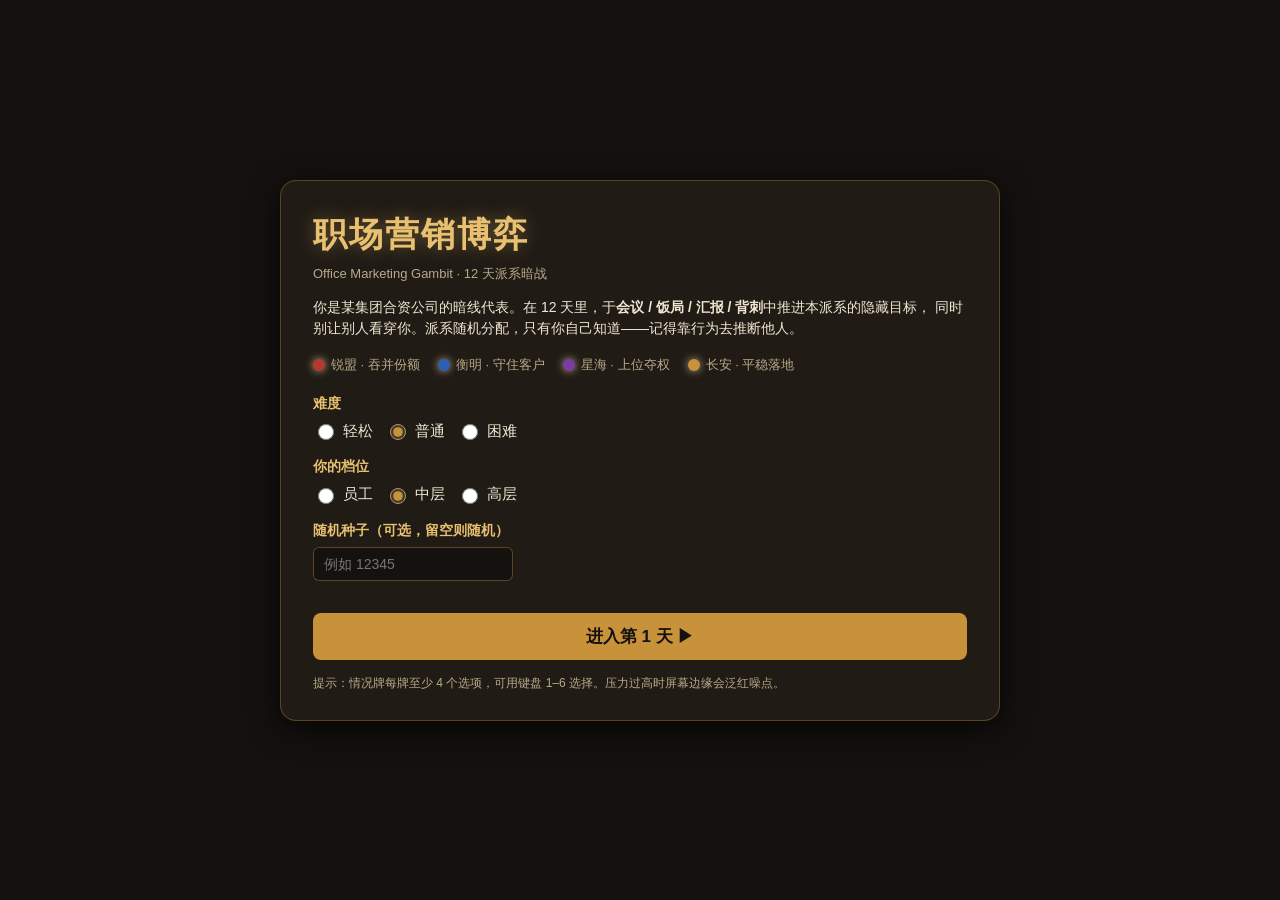
==== docs/index.html @ 88e0a561 "feat: 添加浏览器网页版游戏到 docs/ 以启用 GitHub Pages" ====
<!DOCTYPE html>
<html lang="zh-CN">
<head>
  <meta charset="UTF-8" />
  <meta name="viewport" content="width=device-width, initial-scale=1.0" />
  <title>职场营销博弈 · Office Marketing Gambit</title>
  <link rel="stylesheet" href="style.css" />
</head>
<body>
  <div id="stress-overlay"></div>

  <!-- ============ 开局选择 ============ -->
  <section id="start-screen" class="screen">
    <div class="start-card">
      <h1 class="game-title">职场营销博弈</h1>
      <div class="game-subtitle">Office Marketing Gambit · 12 天派系暗战</div>
      <p class="start-intro">
        你是某集团合资公司的暗线代表。在 12 天里，于<b>会议 / 饭局 / 汇报 / 背刺</b>中推进本派系的隐藏目标，
        同时别让别人看穿你。派系随机分配，只有你自己知道——记得靠行为去推断他人。
      </p>

      <div class="legend">
        <div class="legend-item"><span class="dot" style="background:#B23A2E"></span>锐盟 · 吞并份额</div>
        <div class="legend-item"><span class="dot" style="background:#2E5FB2"></span>衡明 · 守住客户</div>
        <div class="legend-item"><span class="dot" style="background:#7A3BA2"></span>星海 · 上位夺权</div>
        <div class="legend-item"><span class="dot" style="background:#C8923A"></span>长安 · 平稳落地</div>
      </div>

      <div class="pick-group">
        <div class="pick-label">难度</div>
        <div class="pick-opts">
          <label class="radio"><input type="radio" name="difficulty" value="easy" /><span>轻松</span></label>
          <label class="radio"><input type="radio" name="difficulty" value="medium" checked /><span>普通</span></label>
          <label class="radio"><input type="radio" name="difficulty" value="hard" /><span>困难</span></label>
        </div>
      </div>

      <div class="pick-group">
        <div class="pick-label">你的档位</div>
        <div class="pick-opts">
          <label class="radio"><input type="radio" name="tier" value="employee" /><span>员工</span></label>
          <label class="radio"><input type="radio" name="tier" value="mid" checked /><span>中层</span></label>
          <label class="radio"><input type="radio" name="tier" value="senior" /><span>高层</span></label>
        </div>
      </div>

      <div class="pick-group">
        <div class="pick-label">随机种子（可选，留空则随机）</div>
        <div class="pick-opts">
          <input id="seed-input" type="text" inputmode="numeric" placeholder="例如 12345" />
        </div>
      </div>

      <button id="start-btn" class="continue-btn big">进入第 1 天 ▶</button>
      <div class="start-tip">提示：情况牌每牌至少 4 个选项，可用键盘 1–6 选择。压力过高时屏幕边缘会泛红噪点。</div>
    </div>
  </section>

  <!-- ============ 游戏主体 ============ -->
  <section id="game-screen" class="screen" hidden>
    <header id="topbar">
      <div class="top-row">
        <div id="day-label" class="day-label">第 1 天</div>
        <div id="goal-label" class="goal-label"></div>
      </div>
      <div class="bars">
        <div class="bar-block">
          <span class="bar-name">声望</span>
          <div class="bar"><div id="bar-influence" class="bar-fill"></div></div>
          <span id="val-influence" class="bar-val">0</span>
        </div>
        <div class="bar-block">
          <span class="bar-name">压力</span>
          <div class="bar"><div id="bar-stress" class="bar-fill"></div></div>
          <span id="val-stress" class="bar-val">0</span>
        </div>
        <div class="bar-block">
          <span class="bar-name">预算</span>
          <div class="bar"><div id="bar-cash" class="bar-fill"></div></div>
          <span id="val-cash" class="bar-val">0</span>
        </div>
      </div>
      <div id="meta-line" class="meta-line"></div>
    </header>

    <div id="main-row">
      <div id="stage" class="stage"></div>
      <aside id="sidebar">
        <div id="roster" class="roster"></div>
        <div id="log" class="log"></div>
      </aside>
    </div>
  </section>

  <!-- ============ 终局揭示 ============ -->
  <section id="end-screen" class="screen" hidden></section>

  <script src="tuning.js"></script>
  <script src="cards.js"></script>
  <script src="game.js"></script>
</body>
</html>
---- docs/style.css ----
/* =====================================================================
 * 职场营销博弈 · 暗场烛光主题（遵循 design/art/art-bible.md）
 * 底色 #14110F · 烛光橙 #E8C070 · 派系四色 · 资源条 声望/压力/预算
 * 全中文系统字体；压力升高时边缘泛红噪点偏色。
 * ===================================================================== */
:root {
  --bg-deep: #14110F;
  --bg-panel: #211C17;
  --parchment: #E8D9B5;
  --amber: #C8923A;
  --glow: #E8C070;
  --text-1: #F0E6D2;
  --text-2: #B8A988;
  --danger: #D6453D;
  --caution: #E0A52E;
  --fva: #B23A2E;
  --fvb: #2E5FB2;
  --fvc: #7A3BA2;
  --fvd: #C8923A;
  --r: 8px;
  --font-ui: "Microsoft YaHei", "PingFang SC", "Source Han Sans SC", "Noto Sans CJK SC", SimHei, sans-serif;
  --font-serif: "Source Han Serif SC", "Noto Serif CJK SC", STSong, "Microsoft YaHei", serif;
}

* { box-sizing: border-box; }
html, body { margin: 0; padding: 0; height: 100%; }
body {
  background: var(--bg-deep);
  color: var(--text-1);
  font-family: var(--font-ui);
  font-size: 15px;
  line-height: 1.5;
  -webkit-font-smoothing: antialiased;
  overflow: hidden;
}
[hidden] { display: none !important; }

/* 压力偏色噪点覆盖层 */
#stress-overlay {
  position: fixed; inset: 0; pointer-events: none; z-index: 50; opacity: 0;
  transition: opacity .4s ease;
  background:
    radial-gradient(ellipse at center, rgba(0,0,0,0) 55%, rgba(214,69,61,.55) 100%),
    repeating-conic-gradient(from 0deg, rgba(214,69,61,.05) 0deg 6deg, rgba(0,0,0,0) 6deg 12deg);
  mix-blend-mode: screen;
}

.screen { position: relative; width: 100%; height: 100vh; }

/* ---------------- 开局选择 ---------------- */
#start-screen { display: flex; align-items: center; justify-content: center; padding: 24px; overflow: auto; }
.start-card {
  width: 100%; max-width: 720px; background: rgba(33,28,23,.94);
  border: 1px solid rgba(200,146,58,.35); border-radius: 16px;
  padding: 28px 32px; box-shadow: 0 8px 32px rgba(0,0,0,.7);
}
.game-title {
  font-family: var(--font-serif); font-size: 34px; font-weight: 700;
  color: var(--glow); margin: 0 0 4px; letter-spacing: 2px;
  text-shadow: 0 0 18px rgba(232,192,112,.35);
}
.game-subtitle { color: var(--text-2); font-size: 13px; margin-bottom: 14px; }
.start-intro { color: var(--text-1); font-size: 14px; margin: 0 0 16px; }
.legend { display: flex; flex-wrap: wrap; gap: 10px 18px; margin: 0 0 18px; }
.legend-item { display: flex; align-items: center; gap: 6px; font-size: 13px; color: var(--text-2); }
.dot { width: 12px; height: 12px; border-radius: 50%; display: inline-block; box-shadow: 0 0 8px currentColor; }

.pick-group { margin: 14px 0; }
.pick-label { font-size: 14px; color: var(--glow); margin-bottom: 6px; font-weight: 600; }
.pick-opts { display: flex; flex-wrap: wrap; gap: 12px; align-items: center; }
.radio { display: inline-flex; align-items: center; gap: 6px; cursor: pointer; font-size: 15px; }
.radio input { accent-color: var(--amber); width: 16px; height: 16px; }
#seed-input {
  background: #14110F; border: 1px solid rgba(200,146,58,.4); color: var(--text-1);
  border-radius: 6px; padding: 8px 10px; font-size: 14px; width: 200px; font-family: var(--font-ui);
}
#seed-input:focus { outline: 2px solid var(--amber); }
.start-tip { color: var(--text-2); font-size: 12px; margin-top: 14px; }

/* ---------------- 按钮通用 ---------------- */
.continue-btn {
  background: var(--amber); color: #14110F; border: none; border-radius: var(--r);
  font-family: var(--font-ui); font-size: 15px; font-weight: 700; padding: 10px 18px;
  cursor: pointer; margin-top: 8px; transition: filter .15s, transform .05s;
}
.continue-btn:hover { filter: brightness(1.1); }
.continue-btn:active { transform: translateY(1px); }
.continue-btn.big { font-size: 17px; padding: 12px 26px; width: 100%; margin-top: 18px; }

/* ---------------- 顶部栏 ---------------- */
#game-screen { display: flex; flex-direction: column; max-width: 1280px; height: 100vh; max-height: 720px; margin: 0 auto; }
#topbar { background: var(--bg-panel); padding: 10px 16px; border-bottom: 1px solid rgba(200,146,58,.25); flex: 0 0 auto; }
.top-row { display: flex; justify-content: space-between; align-items: baseline; }
.day-label { font-family: var(--font-serif); font-size: 20px; font-weight: 700; color: var(--text-1); }
.goal-label { font-size: 13px; color: var(--text-2); }
.goal-label b { color: var(--glow); }
.bars { display: flex; gap: 18px; margin-top: 8px; }
.bar-block { display: flex; align-items: center; gap: 8px; }
.bar-name { font-size: 12px; color: var(--text-2); min-width: 56px; }
.bar { width: 240px; height: 12px; background: #2A241D; border-radius: 6px; overflow: hidden; border: 1px solid rgba(0,0,0,.4); }
.bar-fill { height: 100%; width: 0; border-radius: 6px; transition: width .35s ease, background .35s; }
.bar-val { font-family: monospace; font-size: 13px; color: var(--text-1); min-width: 30px; }
.meta-line { font-size: 12px; color: var(--text-2); margin-top: 6px; }

/* ---------------- 主区 ---------------- */
#main-row { display: flex; flex: 1 1 auto; min-height: 0; }
.stage { flex: 1 1 auto; overflow-y: auto; padding: 18px 20px; }
.roster { width: 300px; flex: 0 0 auto; border-left: 1px solid rgba(200,146,58,.18); background: #181410; overflow-y: auto; padding: 10px; }
.log { height: 170px; flex: 0 0 auto; border-top: 1px solid rgba(200,146,58,.18); background: #1B1712; overflow-y: auto; padding: 8px 10px; font-size: 12px; color: #C8BFA8; }

/* ---------------- 面板 / 卡牌 ---------------- */
.panel { max-width: 760px; }
.panel-title { font-family: var(--font-serif); font-size: 22px; font-weight: 700; color: var(--glow); margin: 4px 0 10px; }
.panel-desc { font-size: 15px; color: var(--text-1); margin: 0 0 14px; line-height: 1.6; }

.card {
  max-width: 760px; background: var(--bg-panel); border: 1px solid rgba(200,146,58,.3);
  border-radius: 12px; padding: 16px 18px; box-shadow: 0 4px 16px rgba(0,0,0,.55);
}
.card-head { display: flex; align-items: center; gap: 8px; border-bottom: 1px solid rgba(200,146,58,.18); padding-bottom: 8px; }
.card-cat-icon { font-size: 20px; }
.card-cat { color: var(--glow); font-size: 14px; font-weight: 600; }
.card-title { font-family: var(--font-serif); font-size: 20px; font-weight: 700; color: var(--text-1); margin: 10px 0 6px; }
.card-text { font-size: 14px; color: #D8CFBC; line-height: 1.7; margin: 0 0 12px; }

.options { display: flex; flex-direction: column; gap: 8px; }
.opt-btn {
  display: flex; align-items: center; gap: 10px; text-align: left;
  background: #2A241D; color: var(--text-1); border: 1px solid rgba(200,146,58,.5);
  border-radius: var(--r); padding: 10px 12px; font-family: var(--font-ui); font-size: 14px;
  cursor: pointer; transition: filter .12s, background .12s, border-color .12s;
}
.opt-btn:hover { filter: brightness(1.12); border-color: var(--glow); background: #322a20; }
.opt-btn:focus-visible { outline: 2px solid var(--glow); outline-offset: 1px; }
.opt-btn.danger { background: #3A201C; border-color: rgba(214,69,61,.6); }
.opt-btn.danger:hover { border-color: var(--danger); }
.opt-num { font-family: serif; font-size: 16px; color: var(--glow); flex: 0 0 auto; }
.opt-label { flex: 1 1 auto; }
.opt-eff { flex: 0 0 auto; font-family: monospace; font-size: 12px; color: var(--text-2); }

/* ---------------- 结算列表 ---------------- */
.settle-list { display: flex; flex-direction: column; gap: 4px; margin: 4px 0 8px; }
.settle-row { font-size: 13px; color: #C8BFA8; padding: 5px 8px; background: #1B1712; border-radius: 6px; }
.settle-row.me { color: var(--glow); background: #2A2417; font-weight: 600; }

/* ---------------- 名册 ---------------- */
.roster-head { font-size: 13px; color: var(--glow); font-weight: 600; margin-bottom: 8px; padding-left: 2px; }
.actor-row { display: flex; align-items: center; gap: 8px; padding: 6px 4px; border-radius: 8px; }
.actor-row.dead { opacity: .45; }
.actor-row + .actor-row { border-top: 1px solid rgba(255,255,255,.05); }
.sil { width: 40px; height: 46px; flex: 0 0 auto; display: flex; align-items: flex-end; justify-content: center; }
.actor-info { flex: 1 1 auto; min-width: 0; }
.actor-name { font-size: 13px; color: var(--text-1); font-weight: 600; }
.actor-status { font-size: 11px; color: var(--text-2); }
.actor-fac { font-size: 11px; }
.actor-fac.watermark { letter-spacing: 2px; opacity: .8; }
.mini-bar { width: 38px; height: 6px; background: #2A241D; border-radius: 3px; overflow: hidden; flex: 0 0 auto; }
.mini-fill { height: 100%; background: var(--glow); }

/* ---------------- 日志 ---------------- */
.log-line { padding: 2px 0; border-bottom: 1px solid rgba(255,255,255,.04); }

/* ---------------- 终局 ---------------- */
#end-screen { display: block; overflow: auto; padding: 28px; }
.end-title { font-family: var(--font-serif); font-size: 30px; font-weight: 700; margin: 0 0 6px; text-shadow: 0 0 18px rgba(232,192,112,.3); }
.end-sub { font-size: 14px; color: var(--text-2); margin-bottom: 14px; }
.end-stats { display: flex; flex-wrap: wrap; gap: 8px 22px; margin-bottom: 16px; }
.stat-line { font-size: 14px; color: var(--text-1); }
.stat-k { color: var(--text-2); }
.stat-v { color: var(--glow); font-weight: 600; }
.reveal-h { font-family: var(--font-serif); font-size: 20px; color: var(--glow); margin: 12px 0 8px; }
.reveal-table { max-width: 880px; border: 1px solid rgba(200,146,58,.3); border-radius: 10px; overflow: hidden; }
.reveal-row { display: grid; grid-template-columns: 1.3fr 1fr .9fr 1.4fr .8fr .8fr .8fr; gap: 6px; padding: 7px 10px; font-size: 13px; align-items: center; }
.reveal-row.head { background: var(--bg-panel); color: var(--text-2); font-weight: 600; }
.reveal-row + .reveal-row { border-top: 1px solid rgba(255,255,255,.05); }
.reveal-row.me { background: #2A2417; font-weight: 600; }

::-webkit-scrollbar { width: 9px; height: 9px; }
::-webkit-scrollbar-thumb { background: #3a3128; border-radius: 5px; }
body { scrollbar-color: #3a3128 #14110F; }
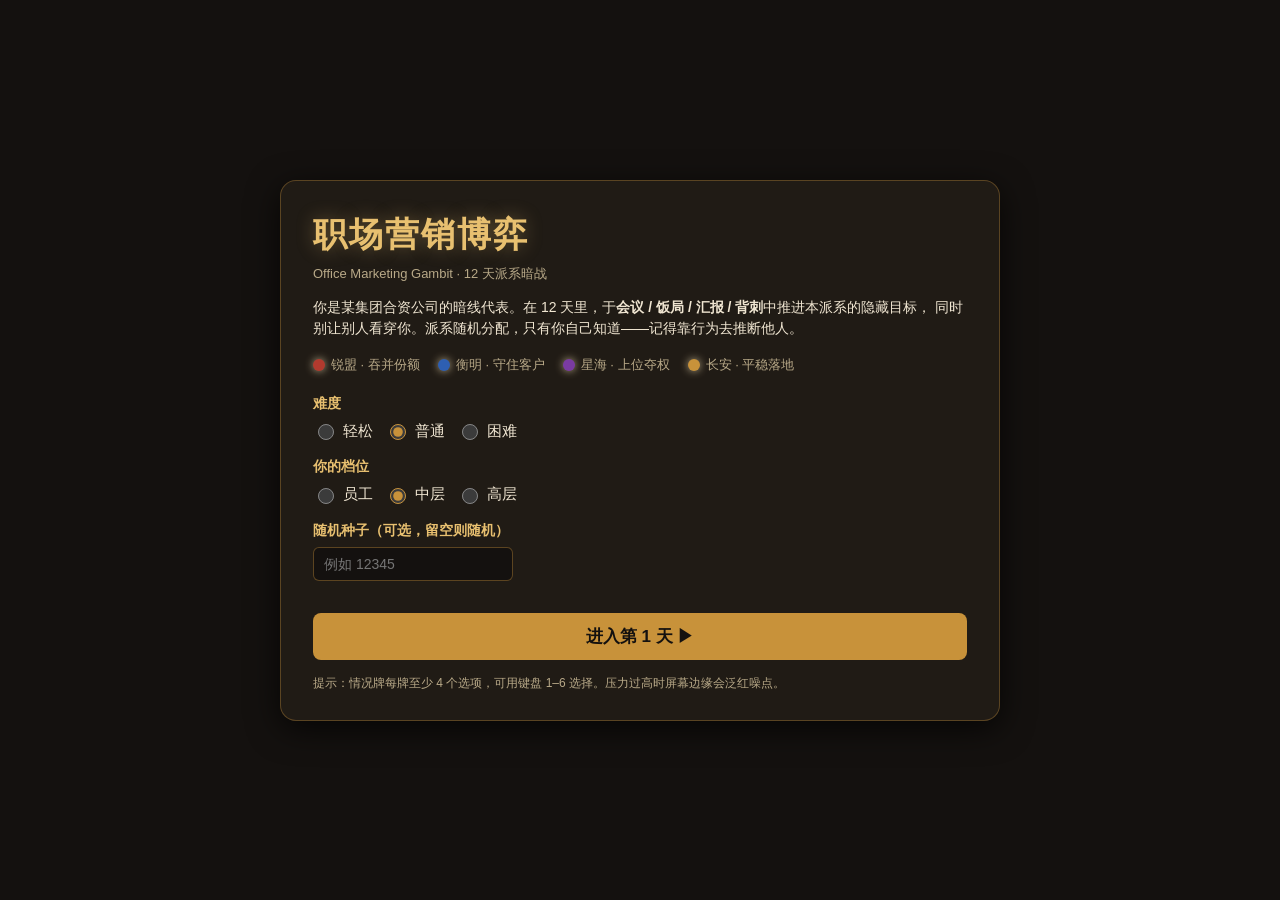
==== commit bc7fdd32: "style: 网页版移动端响应式适配(流式布局/媒体查询/触控目标)" ====
--- a/docs/index.html
+++ b/docs/index.html
@@ -2,7 +2,9 @@
 <html lang="zh-CN">
 <head>
   <meta charset="UTF-8" />
-  <meta name="viewport" content="width=device-width, initial-scale=1.0" />
+  <meta name="viewport" content="width=device-width, initial-scale=1.0, viewport-fit=cover" />
+  <meta name="color-scheme" content="dark" />
+  <meta name="theme-color" content="#14110F" />
   <title>职场营销博弈 · Office Marketing Gambit</title>
   <link rel="stylesheet" href="style.css" />
 </head>
--- a/docs/style.css
+++ b/docs/style.css
@@ -22,8 +22,8 @@
   --font-serif: "Source Han Serif SC", "Noto Serif CJK SC", STSong, "Microsoft YaHei", serif;
 }
 
-* { box-sizing: border-box; }
-html, body { margin: 0; padding: 0; height: 100%; }
+*, *::before, *::after { box-sizing: border-box; }
+html, body { margin: 0; padding: 0; height: 100%; max-width: 100%; overflow-x: hidden; }
 body {
   background: var(--bg-deep);
   color: var(--text-1);
@@ -45,7 +45,7 @@
   mix-blend-mode: screen;
 }
 
-.screen { position: relative; width: 100%; height: 100vh; }
+.screen { position: relative; width: 100%; max-width: 100%; height: 100vh; }
 
 /* ---------------- 开局选择 ---------------- */
 #start-screen { display: flex; align-items: center; justify-content: center; padding: 24px; overflow: auto; }
@@ -72,7 +72,7 @@
 .radio input { accent-color: var(--amber); width: 16px; height: 16px; }
 #seed-input {
   background: #14110F; border: 1px solid rgba(200,146,58,.4); color: var(--text-1);
-  border-radius: 6px; padding: 8px 10px; font-size: 14px; width: 200px; font-family: var(--font-ui);
+  border-radius: 6px; padding: 8px 10px; font-size: 14px; width: 200px; max-width: 100%; font-family: var(--font-ui);
 }
 #seed-input:focus { outline: 2px solid var(--amber); }
 .start-tip { color: var(--text-2); font-size: 12px; margin-top: 14px; }
@@ -94,27 +94,29 @@
 .day-label { font-family: var(--font-serif); font-size: 20px; font-weight: 700; color: var(--text-1); }
 .goal-label { font-size: 13px; color: var(--text-2); }
 .goal-label b { color: var(--glow); }
-.bars { display: flex; gap: 18px; margin-top: 8px; }
-.bar-block { display: flex; align-items: center; gap: 8px; }
-.bar-name { font-size: 12px; color: var(--text-2); min-width: 56px; }
-.bar { width: 240px; height: 12px; background: #2A241D; border-radius: 6px; overflow: hidden; border: 1px solid rgba(0,0,0,.4); }
+.bars { display: flex; flex-wrap: wrap; gap: 18px; margin-top: 8px; }
+.bar-block { display: flex; align-items: center; gap: 8px; min-width: 0; }
+.bar-name { font-size: 12px; color: var(--text-2); min-width: 56px; flex: 0 0 auto; }
+/* 流式：桌面仍为 240px 上限，窄屏自动压缩 */
+.bar { flex: 0 1 240px; width: 240px; max-width: 100%; min-width: 48px; height: 12px; background: #2A241D; border-radius: 6px; overflow: hidden; border: 1px solid rgba(0,0,0,.4); }
 .bar-fill { height: 100%; width: 0; border-radius: 6px; transition: width .35s ease, background .35s; }
 .bar-val { font-family: monospace; font-size: 13px; color: var(--text-1); min-width: 30px; }
 .meta-line { font-size: 12px; color: var(--text-2); margin-top: 6px; }
 
 /* ---------------- 主区 ---------------- */
-#main-row { display: flex; flex: 1 1 auto; min-height: 0; }
-.stage { flex: 1 1 auto; overflow-y: auto; padding: 18px 20px; }
-.roster { width: 300px; flex: 0 0 auto; border-left: 1px solid rgba(200,146,58,.18); background: #181410; overflow-y: auto; padding: 10px; }
+#main-row { display: flex; flex: 1 1 auto; min-height: 0; min-width: 0; }
+.stage { flex: 1 1 auto; min-width: 0; overflow-y: auto; padding: 18px 20px; }
+#sidebar { display: flex; flex-direction: column; min-height: 0; min-width: 0; }
+.roster { width: 300px; max-width: 100%; flex: 1 1 auto; min-height: 0; border-left: 1px solid rgba(200,146,58,.18); background: #181410; overflow-y: auto; padding: 10px; }
 .log { height: 170px; flex: 0 0 auto; border-top: 1px solid rgba(200,146,58,.18); background: #1B1712; overflow-y: auto; padding: 8px 10px; font-size: 12px; color: #C8BFA8; }
 
 /* ---------------- 面板 / 卡牌 ---------------- */
-.panel { max-width: 760px; }
+.panel { width: 100%; max-width: 760px; }
 .panel-title { font-family: var(--font-serif); font-size: 22px; font-weight: 700; color: var(--glow); margin: 4px 0 10px; }
 .panel-desc { font-size: 15px; color: var(--text-1); margin: 0 0 14px; line-height: 1.6; }
 
 .card {
-  max-width: 760px; background: var(--bg-panel); border: 1px solid rgba(200,146,58,.3);
+  width: 100%; max-width: 760px; background: var(--bg-panel); border: 1px solid rgba(200,146,58,.3);
   border-radius: 12px; padding: 16px 18px; box-shadow: 0 4px 16px rgba(0,0,0,.55);
 }
 .card-head { display: flex; align-items: center; gap: 8px; border-bottom: 1px solid rgba(200,146,58,.18); padding-bottom: 8px; }
@@ -126,6 +128,7 @@
 .options { display: flex; flex-direction: column; gap: 8px; }
 .opt-btn {
   display: flex; align-items: center; gap: 10px; text-align: left;
+  width: 100%; min-width: 0;
   background: #2A241D; color: var(--text-1); border: 1px solid rgba(200,146,58,.5);
   border-radius: var(--r); padding: 10px 12px; font-family: var(--font-ui); font-size: 14px;
   cursor: pointer; transition: filter .12s, background .12s, border-color .12s;
@@ -135,7 +138,7 @@
 .opt-btn.danger { background: #3A201C; border-color: rgba(214,69,61,.6); }
 .opt-btn.danger:hover { border-color: var(--danger); }
 .opt-num { font-family: serif; font-size: 16px; color: var(--glow); flex: 0 0 auto; }
-.opt-label { flex: 1 1 auto; }
+.opt-label { flex: 1 1 auto; min-width: 0; overflow-wrap: break-word; }
 .opt-eff { flex: 0 0 auto; font-family: monospace; font-size: 12px; color: var(--text-2); }
 
 /* ---------------- 结算列表 ---------------- */
@@ -169,8 +172,9 @@
 .stat-k { color: var(--text-2); }
 .stat-v { color: var(--glow); font-weight: 600; }
 .reveal-h { font-family: var(--font-serif); font-size: 20px; color: var(--glow); margin: 12px 0 8px; }
-.reveal-table { max-width: 880px; border: 1px solid rgba(200,146,58,.3); border-radius: 10px; overflow: hidden; }
+.reveal-table { width: 100%; max-width: 880px; border: 1px solid rgba(200,146,58,.3); border-radius: 10px; overflow: hidden; }
 .reveal-row { display: grid; grid-template-columns: 1.3fr 1fr .9fr 1.4fr .8fr .8fr .8fr; gap: 6px; padding: 7px 10px; font-size: 13px; align-items: center; }
+.reveal-row > span { min-width: 0; overflow-wrap: break-word; }
 .reveal-row.head { background: var(--bg-panel); color: var(--text-2); font-weight: 600; }
 .reveal-row + .reveal-row { border-top: 1px solid rgba(255,255,255,.05); }
 .reveal-row.me { background: #2A2417; font-weight: 600; }
@@ -178,3 +182,153 @@
 ::-webkit-scrollbar { width: 9px; height: 9px; }
 ::-webkit-scrollbar-thumb { background: #3a3128; border-radius: 5px; }
 body { scrollbar-color: #3a3128 #14110F; }
+
+/* =====================================================================
+ * 响应式：移动端竖屏适配（只改排版，不改配色/文案/数值）
+ * ≤768px 平板与中大手机；≤480px 小手机。策略：
+ *   1) 桌面的「双栏 + 三个固定滚动区」改为单栏整页纵向滚动，顶栏 sticky；
+ *   2) 资源条由 240px 固定宽改为整行流式；
+ *   3) 名册由 300px 侧栏改为 auto-fill 网格；
+ *   4) 所有可点元素 min-height 44px，正文 ≥16px。
+ * ===================================================================== */
+@media (max-width: 768px) {
+  /* overflow 写在根元素上（会传播到视口）：既裁掉横向溢出，又不打断 sticky 顶栏 */
+  html {
+    height: auto; min-height: 100%;
+    overflow-x: hidden; overflow-y: auto;
+    -webkit-text-size-adjust: 100%;
+  }
+  body {
+    height: auto; min-height: 100%;
+    overflow: visible;              /* 覆盖桌面端的 overflow:hidden，改为整页纵向滚动 */
+    font-size: 16px;
+    -webkit-tap-highlight-color: rgba(232,192,112,.18);
+  }
+
+  .screen { height: auto; min-height: 100vh; min-height: 100dvh; }
+
+  /* ---- 开局选择屏 ---- */
+  #start-screen { align-items: flex-start; justify-content: flex-start; padding: 16px 12px 28px; }
+  .start-card { padding: 18px 16px; border-radius: 12px; }
+  .game-title { font-size: 26px; letter-spacing: 1px; }
+  .game-subtitle { font-size: 13px; }
+  .start-intro { font-size: 16px; line-height: 1.65; }
+  .legend { gap: 8px 14px; }
+  .legend-item { font-size: 14px; }
+  .pick-group { margin: 16px 0; }
+  .pick-label { font-size: 15px; }
+  .pick-opts { gap: 10px; }
+  /* 单选做成可点胶囊，避免误触 */
+  .radio {
+    min-height: 44px; padding: 6px 12px; font-size: 16px;
+    border: 1px solid rgba(200,146,58,.28); border-radius: 22px;
+    background: rgba(20,17,15,.55);
+  }
+  .radio input { width: 20px; height: 20px; }
+  #seed-input { width: 100%; min-height: 44px; font-size: 16px; }
+  .start-tip { font-size: 13px; line-height: 1.6; }
+
+  /* ---- 按钮触控尺寸 ---- */
+  .continue-btn { min-height: 44px; font-size: 16px; padding: 12px 20px; }
+  .continue-btn.big { font-size: 17px; min-height: 48px; }
+
+  /* ---- 主界面：整页纵向滚动 ---- */
+  #game-screen { height: auto; min-height: 100vh; min-height: 100dvh; max-height: none; max-width: 100%; }
+  #topbar { position: sticky; top: 0; z-index: 20; padding: 8px 12px; }
+  .top-row { flex-wrap: wrap; gap: 2px 8px; }
+  .day-label { font-size: 18px; }
+  .goal-label { flex: 1 1 100%; font-size: 12px; line-height: 1.5; }
+  .bars { flex-direction: column; gap: 6px; margin-top: 6px; }
+  .bar-block { width: 100%; }
+  .bar-name { min-width: 4.6em; }
+  /* 资源条：固定 240px -> 撑满剩余宽度 */
+  .bar { flex: 1 1 auto; width: auto; max-width: none; height: 10px; }
+  .bar-val { min-width: 2.6em; text-align: right; }
+  .meta-line { font-size: 12px; line-height: 1.5; }
+
+  #main-row { flex-direction: column; min-height: 0; }
+  .stage { flex: 1 1 auto; overflow: visible; padding: 14px 12px 18px; }
+
+  /* ---- 卡牌 / 面板 ---- */
+  .panel-title { font-size: 20px; }
+  .panel-desc { font-size: 16px; }
+  .card { padding: 14px; border-radius: 10px; }
+  .card-title { font-size: 19px; }
+  .card-text { font-size: 16px; }
+  .card-cat { font-size: 14px; }
+
+  /* ---- 选项列表（含联席会议投票 9 人列表） ---- */
+  .options { gap: 10px; }
+  .opt-btn { min-height: 44px; font-size: 16px; padding: 12px; line-height: 1.5; }
+  .opt-num { font-size: 17px; }
+  .opt-eff { font-size: 12px; }
+  .settle-row { font-size: 14px; padding: 6px 8px; }
+
+  /* ---- 名册：侧栏 -> 网格；日志：底部矮滚动区 ---- */
+  #sidebar { flex: 0 0 auto; }
+  .roster {
+    width: 100%; flex: 0 0 auto;
+    display: grid; grid-template-columns: repeat(auto-fill, minmax(170px, 1fr));
+    gap: 6px 10px; align-content: start;
+    /* 随整页滚动，避免嵌套滚动区抢触摸手势 */
+    max-height: none; overflow: visible; padding: 10px 12px;
+    border-left: none; border-top: 1px solid rgba(200,146,58,.18);
+  }
+  .roster-head { grid-column: 1 / -1; font-size: 14px; }
+  .actor-row { padding: 6px; border-radius: 8px; background: rgba(255,255,255,.02); }
+  .actor-row + .actor-row { border-top: none; }
+  .actor-name { font-size: 14px; }
+  .actor-status, .actor-fac { font-size: 12px; }
+  .log { height: auto; min-height: 84px; max-height: 26vh; font-size: 13px; padding: 8px 12px; }
+
+  /* ---- 结局屏 ---- */
+  #end-screen { padding: 18px 12px 28px; }
+  .end-title { font-size: 24px; }
+  .end-sub { font-size: 14px; line-height: 1.6; }
+  .end-stats { gap: 8px 16px; }
+  .reveal-h { font-size: 18px; }
+  .reveal-row { grid-template-columns: 1.1fr .8fr .6fr 1fr .55fr .55fr .6fr; gap: 4px; padding: 6px 8px; font-size: 12px; }
+}
+
+@media (max-width: 480px) {
+  #start-screen { padding: 12px 10px 24px; }
+  .start-card { padding: 16px 13px; }
+  .game-title { font-size: 22px; letter-spacing: 0; }
+  .game-subtitle { font-size: 12px; }
+  /* 四派系图例：两列自适应，避免长条溢出 */
+  .legend { display: grid; grid-template-columns: repeat(auto-fit, minmax(138px, 1fr)); gap: 8px 10px; }
+  .continue-btn { width: 100%; }
+
+  #topbar { padding: 8px 10px; }
+  .day-label { font-size: 17px; }
+  .bar-name { min-width: 4.2em; font-size: 12px; }
+  .stage { padding: 12px 10px 16px; }
+  .card { padding: 12px; }
+  .card-title { font-size: 18px; }
+
+  /* 选项：数字+文案一行，效果值换到第二行右对齐 */
+  .opt-btn { flex-wrap: wrap; row-gap: 4px; align-items: flex-start; padding: 11px 12px; }
+  .opt-num { line-height: 1.5; }
+  .opt-label { flex: 1 1 60%; }
+  .opt-eff, .opt-sub { flex: 1 1 100%; text-align: right; color: var(--text-2); }
+  .opt-sub { font-size: 13px; }
+
+  .roster { grid-template-columns: 1fr; padding: 10px; }
+  .log { max-height: 24vh; padding: 8px 10px; }
+
+  #end-screen { padding: 16px 10px 24px; }
+  .end-title { font-size: 21px; }
+  .stat-line { font-size: 13px; }
+  /* 揭示表：7 列 -> 4 列自动折行（表头同步折行，列仍对齐） */
+  .reveal-row { grid-template-columns: repeat(4, minmax(0, 1fr)); gap: 2px 6px; padding: 7px 8px; font-size: 12px; }
+}
+
+/* 极窄屏（≈320px）兜底：进一步压缩非关键留白 */
+@media (max-width: 360px) {
+  .start-card { padding: 14px 11px; }
+  .game-title { font-size: 20px; }
+  .legend { grid-template-columns: 1fr; }
+  .bar-name { min-width: 3.8em; }
+  .opt-btn { padding: 11px 10px; gap: 8px; }
+  .reveal-row { font-size: 11px; padding: 6px; }
+}
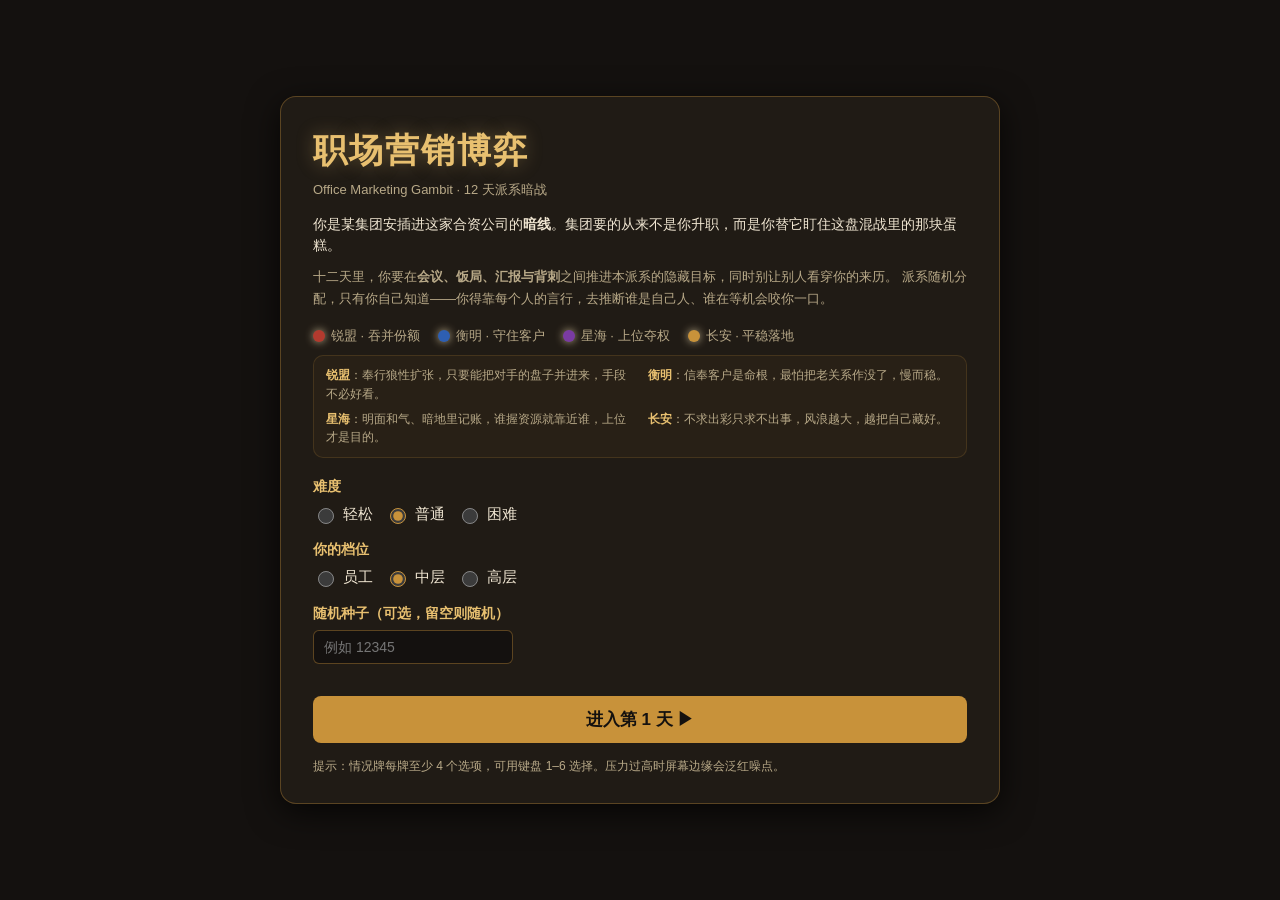
==== commit 722f73bb: "feat: 网页版内容富集（flavor/后果反馈/人物小传/开场+多结局） 四块加血肉，纯展示层不破核心博弈逻辑： 1. 卡片氛围感：新增 tools/gen_flavor.js，按 categor" ====
--- a/docs/index.html
+++ b/docs/index.html
@@ -17,8 +17,11 @@
       <h1 class="game-title">职场营销博弈</h1>
       <div class="game-subtitle">Office Marketing Gambit · 12 天派系暗战</div>
       <p class="start-intro">
-        你是某集团合资公司的暗线代表。在 12 天里，于<b>会议 / 饭局 / 汇报 / 背刺</b>中推进本派系的隐藏目标，
-        同时别让别人看穿你。派系随机分配，只有你自己知道——记得靠行为去推断他人。
+        你是某集团安插进这家合资公司的<b>暗线</b>。集团要的从来不是你升职，而是你替它盯住这盘混战里的那块蛋糕。
+      </p>
+      <p class="start-story">
+        十二天里，你要在<b>会议、饭局、汇报与背刺</b>之间推进本派系的隐藏目标，同时别让别人看穿你的来历。
+        派系随机分配，只有你自己知道——你得靠每个人的言行，去推断谁是自己人、谁在等机会咬你一口。
       </p>
 
       <div class="legend">
@@ -26,6 +29,12 @@
         <div class="legend-item"><span class="dot" style="background:#2E5FB2"></span>衡明 · 守住客户</div>
         <div class="legend-item"><span class="dot" style="background:#7A3BA2"></span>星海 · 上位夺权</div>
         <div class="legend-item"><span class="dot" style="background:#C8923A"></span>长安 · 平稳落地</div>
+      </div>
+      <div class="faction-intro">
+        <div class="faction-bio"><b>锐盟</b>：奉行狼性扩张，只要能把对手的盘子并进来，手段不必好看。</div>
+        <div class="faction-bio"><b>衡明</b>：信奉客户是命根，最怕把老关系作没了，慢而稳。</div>
+        <div class="faction-bio"><b>星海</b>：明面和气、暗地里记账，谁握资源就靠近谁，上位才是目的。</div>
+        <div class="faction-bio"><b>长安</b>：不求出彩只求不出事，风浪越大，越把自己藏好。</div>
       </div>
 
       <div class="pick-group">
@@ -63,25 +72,31 @@
     <header id="topbar">
       <div class="top-row">
         <div id="day-label" class="day-label">第 1 天</div>
-        <div id="goal-label" class="goal-label"></div>
+        <div id="cash-pill" class="cash-pill">预算 ¥20 万</div>
       </div>
       <div class="bars">
+        <div class="bar-block">
+          <span class="bar-name">业绩</span>
+          <div class="bar"><div id="bar-performance" class="bar-fill"></div></div>
+          <span id="val-performance" class="bar-val">0</span>
+        </div>
+        <div class="bar-block">
+          <span class="bar-name">人脉</span>
+          <div class="bar"><div id="bar-network" class="bar-fill"></div></div>
+          <span id="val-network" class="bar-val">0</span>
+        </div>
         <div class="bar-block">
           <span class="bar-name">声望</span>
           <div class="bar"><div id="bar-influence" class="bar-fill"></div></div>
           <span id="val-influence" class="bar-val">0</span>
         </div>
         <div class="bar-block">
-          <span class="bar-name">压力</span>
-          <div class="bar"><div id="bar-stress" class="bar-fill"></div></div>
-          <span id="val-stress" class="bar-val">0</span>
-        </div>
-        <div class="bar-block">
-          <span class="bar-name">预算</span>
-          <div class="bar"><div id="bar-cash" class="bar-fill"></div></div>
-          <span id="val-cash" class="bar-val">0</span>
+          <span class="bar-name">精力</span>
+          <div class="bar"><div id="bar-energy" class="bar-fill"></div></div>
+          <span id="val-energy" class="bar-val">0</span>
         </div>
       </div>
+      <div id="goal-label" class="goal-label"></div>
       <div id="meta-line" class="meta-line"></div>
     </header>
 
@@ -97,6 +112,9 @@
   <!-- ============ 终局揭示 ============ -->
   <section id="end-screen" class="screen" hidden></section>
 
+  <!-- ============ Reigns 危机弹层（全屏遮罩） ============ -->
+  <div id="crisis-modal" class="crisis-modal" hidden></div>
+
   <script src="tuning.js"></script>
   <script src="cards.js"></script>
   <script src="game.js"></script>
--- a/docs/style.css
+++ b/docs/style.css
@@ -60,10 +60,45 @@
   text-shadow: 0 0 18px rgba(232,192,112,.35);
 }
 .game-subtitle { color: var(--text-2); font-size: 13px; margin-bottom: 14px; }
-.start-intro { color: var(--text-1); font-size: 14px; margin: 0 0 16px; }
-.legend { display: flex; flex-wrap: wrap; gap: 10px 18px; margin: 0 0 18px; }
+.start-intro { color: var(--text-1); font-size: 14px; margin: 0 0 10px; }
+.start-story { color: var(--text-2); font-size: 13px; margin: 0 0 16px; line-height: 1.7; }
+.legend { display: flex; flex-wrap: wrap; gap: 10px 18px; margin: 0 0 10px; }
 .legend-item { display: flex; align-items: center; gap: 6px; font-size: 13px; color: var(--text-2); }
 .dot { width: 12px; height: 12px; border-radius: 50%; display: inline-block; box-shadow: 0 0 8px currentColor; }
+.faction-intro { display: grid; grid-template-columns: 1fr 1fr; gap: 6px 16px; margin: 0 0 18px; padding: 10px 12px; border: 1px solid rgba(200,146,58,.18); border-radius: 10px; background: rgba(200,146,58,.05); }
+.faction-bio { font-size: 12px; color: var(--text-2); line-height: 1.55; }
+.faction-bio b { color: var(--glow); font-weight: 700; }
+
+/* 卡片潜台词（flavor） */
+.card-flavor { font-size: 13px; color: #8C8475; font-style: italic; line-height: 1.65; margin: 0 0 12px; border-left: 2px solid rgba(200,146,58,.35); padding-left: 10px; }
+
+/* 选项语气提示 */
+.opt-tone { font-size: 12px; color: #C9A24A; margin-top: 6px; font-weight: 600; }
+
+/* 选择后动态旁白 */
+.narration { border: 1px solid rgba(200,146,58,.3); background: linear-gradient(180deg, rgba(40,32,24,.6), rgba(20,17,15,.6)); }
+.narration-tag { color: #C9A24A; font-size: 13px; letter-spacing: 2px; margin-bottom: 8px; }
+.narration-text { font-size: 16px; color: var(--text-1); line-height: 1.8; margin: 0 0 14px; }
+
+/* 人物小传弹层 */
+.bio-overlay { position: fixed; inset: 0; background: rgba(8,6,5,.72); display: flex; align-items: center; justify-content: center; z-index: 50; padding: 16px; }
+.bio-card { width: 100%; max-width: 460px; background: #1C1813; border: 1px solid rgba(200,146,58,.35); border-radius: 14px; padding: 20px 22px; box-shadow: 0 16px 50px rgba(0,0,0,.5); }
+.bio-name { font-family: var(--font-serif); font-size: 22px; font-weight: 700; color: var(--text-1); margin-bottom: 4px; }
+.bio-pos { font-size: 13px; color: var(--text-2); margin-bottom: 10px; }
+.bio-fac { font-size: 14px; font-weight: 600; margin-bottom: 12px; }
+.bio-tag { font-size: 14px; color: #C9A24A; font-style: italic; margin-bottom: 10px; line-height: 1.6; }
+.bio-line { font-size: 13px; color: var(--text-2); line-height: 1.75; margin-bottom: 12px; }
+.bio-attitude { font-size: 13px; color: var(--text-1); padding: 8px 10px; background: rgba(200,146,58,.08); border-radius: 8px; margin-bottom: 16px; }
+.bio-card .continue-btn { width: 100%; }
+
+/* 终局长文案 */
+.end-epilogue { margin: 6px 0 16px; padding: 14px 16px; border-left: 3px solid var(--glow); background: rgba(200,146,58,.07); border-radius: 0 10px 10px 0; }
+.end-epilogue-h { font-size: 13px; color: var(--glow); letter-spacing: 3px; margin-bottom: 8px; }
+.end-epilogue-text { font-size: 15px; color: var(--text-1); line-height: 1.9; margin: 0; }
+
+/* 名册行可点击（看小传） */
+.actor-row.clickable { cursor: pointer; }
+.actor-row.clickable:hover { background: rgba(200,146,58,.1); }
 
 .pick-group { margin: 14px 0; }
 .pick-label { font-size: 14px; color: var(--glow); margin-bottom: 6px; font-weight: 600; }
@@ -182,6 +217,83 @@
 ::-webkit-scrollbar { width: 9px; height: 9px; }
 ::-webkit-scrollbar-thumb { background: #3a3128; border-radius: 5px; }
 body { scrollbar-color: #3a3128 #14110F; }
+
+/* =====================================================================
+ * Reigns 四表盘 / 二选一卡 / 危机弹层（设计 §7 / §B / §C）
+ * ===================================================================== */
+/* 现金改为 pill */
+.cash-pill {
+  background: rgba(200,146,58,.16); border: 1px solid rgba(200,146,58,.5);
+  color: var(--glow); border-radius: 999px; padding: 4px 14px;
+  font-weight: 700; font-size: 13px; font-family: monospace; white-space: nowrap;
+}
+/* 表盘预警：≥80 橙闪 / ≤20 红闪（不动内联 background，仅加亮度脉冲 + 光晕） */
+.bar-fill.warn { animation: barWarn .9s ease-in-out infinite; box-shadow: 0 0 8px rgba(224,165,46,.85); }
+.bar-fill.danger { animation: barDanger .6s ease-in-out infinite; box-shadow: 0 0 10px rgba(214,69,61,.95); }
+@keyframes barWarn { 0%,100% { filter: brightness(1); } 50% { filter: brightness(1.55); } }
+@keyframes barDanger { 0%,100% { filter: brightness(1); } 50% { filter: brightness(1.8); } }
+
+/* 二选一卡：整卡滑动热区，左右两半区 */
+.reign-card {
+  width: 100%; max-width: 760px; background: var(--bg-panel);
+  border: 1px solid rgba(200,146,58,.3); border-radius: 12px; padding: 16px 18px;
+  box-shadow: 0 4px 16px rgba(0,0,0,.55); touch-action: none;
+  display: flex; flex-wrap: wrap; align-items: stretch; gap: 10px;
+  transition: transform .18s ease; will-change: transform;
+}
+.reign-card.dragging { transition: none; }
+.reign-card > .card-head, .reign-card > .card-title, .reign-card > .card-text { flex: 1 1 100%; }
+.reign-left, .reign-right {
+  flex: 1 1 calc(50% - 5px); min-width: 0; min-height: 88px;
+  display: flex; flex-direction: column; justify-content: center; gap: 6px;
+  padding: 12px 14px; border-radius: 10px; cursor: pointer;
+  border: 1px solid transparent; transition: filter .12s, background .12s;
+  user-select: none; -webkit-user-select: none;
+}
+.reign-left { background: rgba(63,167,106,.12); border-color: rgba(63,167,106,.5); text-align: left; align-items: flex-start; }
+.reign-right { background: rgba(180,58,46,.12); border-color: rgba(180,58,46,.5); text-align: right; align-items: flex-end; }
+.reign-left:hover, .reign-left:focus-visible { filter: brightness(1.15); outline: 2px solid #3FA76A; outline-offset: 1px; }
+.reign-right:hover, .reign-right:focus-visible { filter: brightness(1.15); outline: 2px solid #D0604E; outline-offset: 1px; }
+.reign-side-label { font-size: 13px; font-weight: 700; }
+.reign-left .reign-side-label { color: #3FA76A; }
+.reign-right .reign-side-label { color: #D0604E; }
+.reign-choice-label { font-size: 15px; color: var(--text-1); font-weight: 600; overflow-wrap: break-word; }
+.reign-eff { font-size: 12px; color: var(--text-2); font-family: monospace; }
+.swipe-hint { flex: 1 1 100%; margin-top: 2px; font-size: 12px; color: var(--text-2); text-align: center; }
+
+/* 危机弹层（全屏遮罩） */
+.crisis-modal {
+  position: fixed; inset: 0; z-index: 100; display: flex;
+  align-items: center; justify-content: center; padding: 24px;
+  background: rgba(8,6,5,.82); -webkit-backdrop-filter: blur(2px); backdrop-filter: blur(2px);
+}
+.crisis-inner {
+  width: 100%; max-width: 560px; background: var(--bg-panel);
+  border: 1px solid rgba(214,69,61,.5); border-radius: 16px; padding: 24px 26px;
+  box-shadow: 0 12px 40px rgba(0,0,0,.8); text-align: center;
+}
+.crisis-title { font-family: var(--font-serif); font-size: 26px; color: var(--danger); margin: 0 0 12px; }
+.crisis-text { font-size: 15px; color: var(--text-1); line-height: 1.75; margin-bottom: 18px; }
+.crisis-text br { line-height: 2; }
+.crisis-inner .continue-btn { min-width: 200px; }
+
+/* 终局死因行 */
+.end-cause { font-size: 14px; color: var(--danger); margin-bottom: 6px; font-weight: 600; }
+.end-cause.dim { color: var(--text-2); font-weight: 400; }
+
+@media (max-width: 768px) {
+  .cash-pill { font-size: 12px; padding: 3px 10px; }
+  .reign-card { padding: 14px; gap: 8px; }
+  .reign-left, .reign-right { min-height: 76px; padding: 10px 12px; }
+  .reign-side-label { font-size: 12px; }
+  .reign-choice-label { font-size: 14px; }
+  .crisis-inner { padding: 20px 18px; }
+  .crisis-title { font-size: 22px; }
+}
+@media (max-width: 480px) {
+  .reign-left, .reign-right { min-height: 70px; padding: 9px 10px; }
+  .reign-choice-label { font-size: 13px; }
+}
 
 /* =====================================================================
  * 响应式：移动端竖屏适配（只改排版，不改配色/文案/数值）
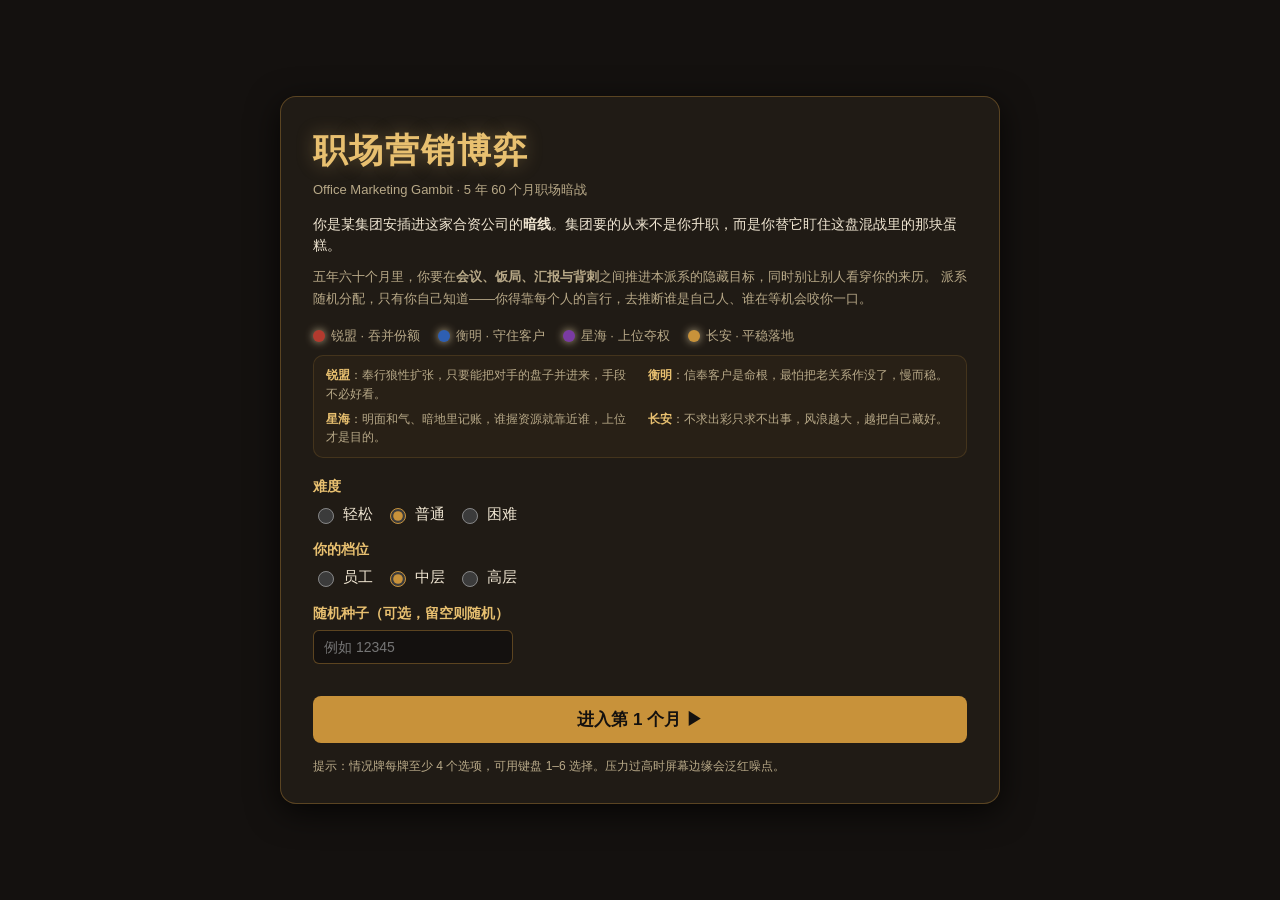
==== commit 6532453d: "feat: 月历制嵌套卡重构 + 372 张真实职场案例 结构性重构（用户拍板：60个月5年生涯 + 每月随机抽大事件）： - 引擎：state.day→state.month(1..60)，月份标签" ====
--- a/docs/index.html
+++ b/docs/index.html
@@ -15,12 +15,12 @@
   <section id="start-screen" class="screen">
     <div class="start-card">
       <h1 class="game-title">职场营销博弈</h1>
-      <div class="game-subtitle">Office Marketing Gambit · 12 天派系暗战</div>
+      <div class="game-subtitle">Office Marketing Gambit · 5 年 60 个月职场暗战</div>
       <p class="start-intro">
         你是某集团安插进这家合资公司的<b>暗线</b>。集团要的从来不是你升职，而是你替它盯住这盘混战里的那块蛋糕。
       </p>
       <p class="start-story">
-        十二天里，你要在<b>会议、饭局、汇报与背刺</b>之间推进本派系的隐藏目标，同时别让别人看穿你的来历。
+        五年六十个月里，你要在<b>会议、饭局、汇报与背刺</b>之间推进本派系的隐藏目标，同时别让别人看穿你的来历。
         派系随机分配，只有你自己知道——你得靠每个人的言行，去推断谁是自己人、谁在等机会咬你一口。
       </p>
 
@@ -62,7 +62,7 @@
         </div>
       </div>
 
-      <button id="start-btn" class="continue-btn big">进入第 1 天 ▶</button>
+      <button id="start-btn" class="continue-btn big">进入第 1 个月 ▶</button>
       <div class="start-tip">提示：情况牌每牌至少 4 个选项，可用键盘 1–6 选择。压力过高时屏幕边缘会泛红噪点。</div>
     </div>
   </section>
@@ -71,7 +71,7 @@
   <section id="game-screen" class="screen" hidden>
     <header id="topbar">
       <div class="top-row">
-        <div id="day-label" class="day-label">第 1 天</div>
+        <div id="day-label" class="day-label">第 1 月</div>
         <div id="cash-pill" class="cash-pill">预算 ¥20 万</div>
       </div>
       <div class="bars">
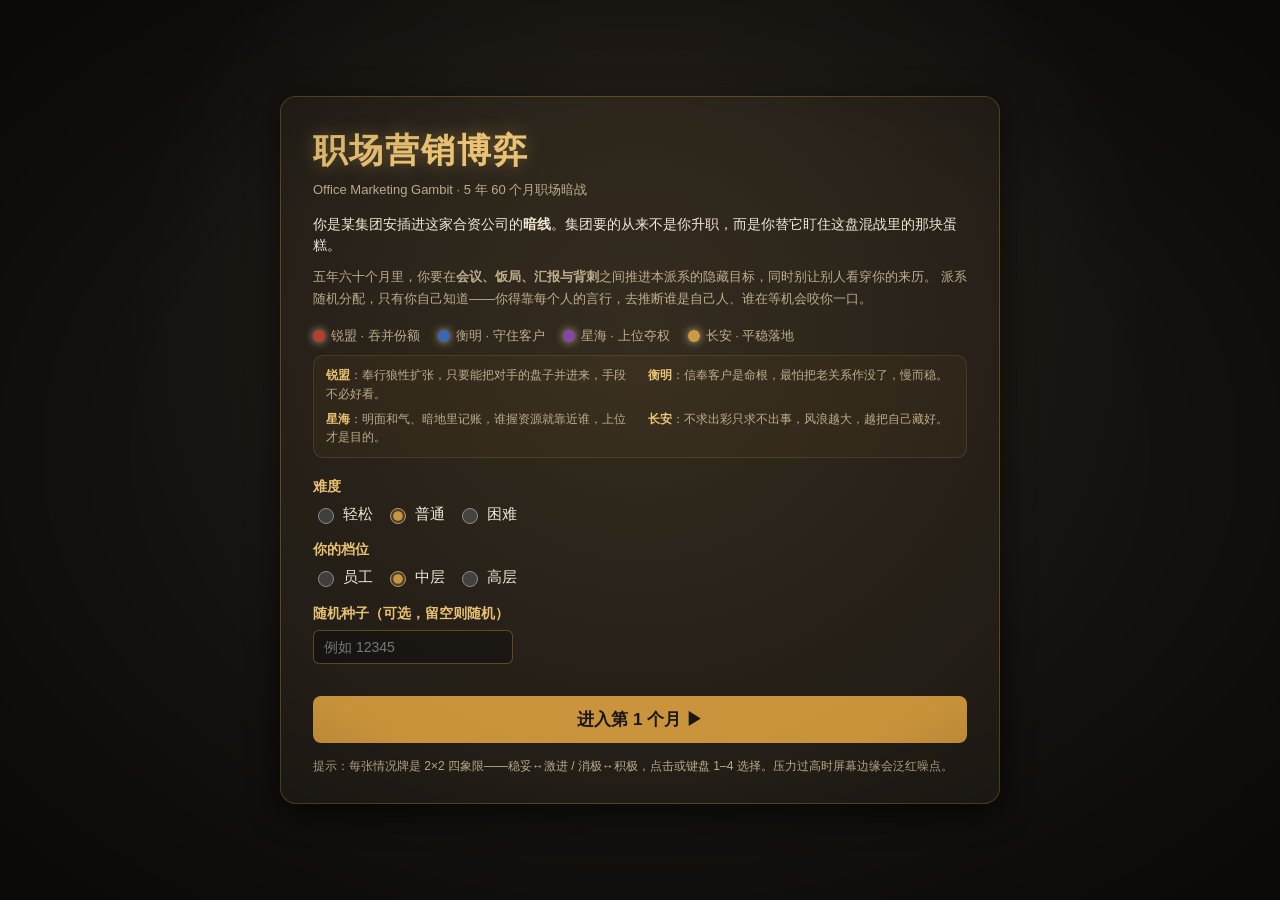
==== commit 85d711a7: "feat: 四象限决策网格 + 富文案 + 克制流畅动画 + 局势旁白增强 - 四象限：王权式左右滑卡 → 2×2 决策网格（横稳妥↔激进 × 纵消极↔积极），   点击 + 键盘1-4 选择，低精力" ====
--- a/docs/index.html
+++ b/docs/index.html
@@ -10,6 +10,8 @@
 </head>
 <body>
   <div id="stress-overlay"></div>
+  <div id="vignette-overlay"></div>
+  <div id="candle-overlay"></div>
 
   <!-- ============ 开局选择 ============ -->
   <section id="start-screen" class="screen">
@@ -63,7 +65,7 @@
       </div>
 
       <button id="start-btn" class="continue-btn big">进入第 1 个月 ▶</button>
-      <div class="start-tip">提示：情况牌每牌至少 4 个选项，可用键盘 1–6 选择。压力过高时屏幕边缘会泛红噪点。</div>
+      <div class="start-tip">提示：每张情况牌是 2×2 四象限——稳妥↔激进 / 消极↔积极，点击或键盘 1–4 选择。压力过高时屏幕边缘会泛红噪点。</div>
     </div>
   </section>
 
--- a/docs/style.css
+++ b/docs/style.css
@@ -17,6 +17,11 @@
   --fvb: #2E5FB2;
   --fvc: #7A3BA2;
   --fvd: #C8923A;
+  /* 四象限强调色（art-bible §10.3）：SA 稳进 / RA 猛进 / SP 守成 / RP 铤险 */
+  --q-sa: #36B0A4;
+  --q-ra: #E0702C;
+  --q-sp: #5E7C78;
+  --q-rp: #9C6E42;
   --r: 8px;
   --font-ui: "Microsoft YaHei", "PingFang SC", "Source Han Sans SC", "Noto Sans CJK SC", SimHei, sans-serif;
   --font-serif: "Source Han Serif SC", "Noto Serif CJK SC", STSong, "Microsoft YaHei", serif;
@@ -233,33 +238,82 @@
 @keyframes barWarn { 0%,100% { filter: brightness(1); } 50% { filter: brightness(1.55); } }
 @keyframes barDanger { 0%,100% { filter: brightness(1); } 50% { filter: brightness(1.8); } }
 
-/* 二选一卡：整卡滑动热区，左右两半区 */
-.reign-card {
-  width: 100%; max-width: 760px; background: var(--bg-panel);
+/* 四象限决策网格：2×2（左上 SA / 右上 RA / 左下 SP / 右下 RP） */
+.quad-card {
+  width: 100%; max-width: 780px; background: var(--bg-panel);
   border: 1px solid rgba(200,146,58,.3); border-radius: 12px; padding: 16px 18px;
-  box-shadow: 0 4px 16px rgba(0,0,0,.55); touch-action: none;
-  display: flex; flex-wrap: wrap; align-items: stretch; gap: 10px;
-  transition: transform .18s ease; will-change: transform;
-}
-.reign-card.dragging { transition: none; }
-.reign-card > .card-head, .reign-card > .card-title, .reign-card > .card-text { flex: 1 1 100%; }
-.reign-left, .reign-right {
-  flex: 1 1 calc(50% - 5px); min-width: 0; min-height: 88px;
-  display: flex; flex-direction: column; justify-content: center; gap: 6px;
-  padding: 12px 14px; border-radius: 10px; cursor: pointer;
-  border: 1px solid transparent; transition: filter .12s, background .12s;
+  box-shadow: 0 4px 16px rgba(0,0,0,.55);
+  animation: cardIn .25s ease-out both;
+}
+.quad-card.card-out { animation: cardOut .20s ease-out both; }
+.quad-card.low-energy { border-color: rgba(214,69,61,.5); }
+.quad-card > .card-head { margin: 0 0 6px; }
+.quad-card > .card-title { font-family: var(--font-serif); font-size: 22px; color: var(--glow); margin: 0 0 6px; }
+.quad-card > .card-text { font-size: 14px; color: var(--text-1); line-height: 1.65; margin: 0 0 6px; }
+.quad-card > .card-flavor { font-size: 13px; color: var(--text-2); font-style: italic; margin: 0 0 8px; }
+
+.quad-lowenergy {
+  margin: 8px 0; padding: 8px 12px; border-radius: 8px; font-size: 13px;
+  background: rgba(214,69,61,.14); border: 1px solid rgba(214,69,61,.5); color: #F1B4AE;
+}
+.quad-board { display: flex; flex-direction: column; align-items: center; gap: 6px; margin-top: 4px; }
+.quad-y { font-size: 12px; color: var(--text-2); letter-spacing: 1px; }
+.quad-y-pos { color: #8FB7AE; }
+.quad-y-neg { color: #9C8C6E; }
+.quad-grid {
+  display: grid; grid-template-columns: 1fr 1fr; gap: 10px; width: 100%;
+  position: relative;
+}
+.quad-cell {
+  display: flex; flex-direction: column; gap: 5px; text-align: left;
+  padding: 12px 14px; border-radius: 10px; cursor: pointer; min-height: 132px;
+  border: 1px solid rgba(255,255,255,.12); background: rgba(255,255,255,.04);
+  color: var(--text-1); font-family: var(--font-ui); font-size: 14px; line-height: 1.45;
+  transition: filter .12s ease-out, transform .12s ease-out, opacity .25s ease, background .12s ease-out;
   user-select: none; -webkit-user-select: none;
-}
-.reign-left { background: rgba(63,167,106,.12); border-color: rgba(63,167,106,.5); text-align: left; align-items: flex-start; }
-.reign-right { background: rgba(180,58,46,.12); border-color: rgba(180,58,46,.5); text-align: right; align-items: flex-end; }
-.reign-left:hover, .reign-left:focus-visible { filter: brightness(1.15); outline: 2px solid #3FA76A; outline-offset: 1px; }
-.reign-right:hover, .reign-right:focus-visible { filter: brightness(1.15); outline: 2px solid #D0604E; outline-offset: 1px; }
-.reign-side-label { font-size: 13px; font-weight: 700; }
-.reign-left .reign-side-label { color: #3FA76A; }
-.reign-right .reign-side-label { color: #D0604E; }
-.reign-choice-label { font-size: 15px; color: var(--text-1); font-weight: 600; overflow-wrap: break-word; }
-.reign-eff { font-size: 12px; color: var(--text-2); font-family: monospace; }
-.swipe-hint { flex: 1 1 100%; margin-top: 2px; font-size: 12px; color: var(--text-2); text-align: center; }
+  animation: cardIn .25s ease-out both;
+}
+.quad-cell:hover, .quad-cell:focus-visible {
+  filter: brightness(1.12); outline: 2px solid var(--glow); outline-offset: 1px;
+  animation: quadHover .12s ease-out;
+}
+.quad-cell.chosen { animation: quadSelect .30s ease-out; z-index: 4; }
+.quad-cell.dimmed { opacity: .45; pointer-events: none; transition: opacity .25s ease; }
+.quad-cell.disabled { cursor: not-allowed; opacity: .5; filter: grayscale(.4); }
+.quad-cell.disabled:hover, .quad-cell.disabled:focus-visible { filter: grayscale(.4) brightness(.9); outline: none; animation: none; }
+.quad-cell.q-sa { border-color: rgba(54,176,164,.55); background: rgba(54,176,164,.10); }
+.quad-cell.q-ra { border-color: rgba(224,112,44,.55); background: rgba(224,112,44,.10); }
+.quad-cell.q-sp { border-color: rgba(94,124,120,.55); background: rgba(94,124,120,.10); }
+.quad-cell.q-rp { border-color: rgba(156,110,66,.55); background: rgba(156,110,66,.10); }
+.quad-cell.q-sa:hover, .quad-cell.q-sa:focus-visible { outline-color: var(--q-sa); }
+.quad-cell.q-ra:hover, .quad-cell.q-ra:focus-visible { outline-color: var(--q-ra); }
+.quad-cell.q-sp:hover, .quad-cell.q-sp:focus-visible { outline-color: var(--q-sp); }
+.quad-cell.q-rp:hover, .quad-cell.q-rp:focus-visible { outline-color: var(--q-rp); }
+.quad-name { font-size: 14px; font-weight: 700; letter-spacing: 1px; }
+.quad-cell.q-sa .quad-name { color: #5FD0C2; }
+.quad-cell.q-ra .quad-name { color: #F1914F; }
+.quad-cell.q-sp .quad-name { color: #8FB0AB; }
+.quad-cell.q-rp .quad-name { color: #C79A6A; }
+.quad-label { font-size: 15px; font-weight: 600; overflow-wrap: break-word; }
+.quad-desc { font-size: 12.5px; color: var(--text-2); line-height: 1.5; overflow-wrap: break-word; }
+.quad-consequence { font-size: 12px; color: #9FB8A0; line-height: 1.5; overflow-wrap: break-word; }
+.quad-eff { font-size: 11.5px; color: var(--text-2); font-family: monospace; margin-top: 2px; }
+.quad-tone { font-size: 11.5px; color: #C9B98E; }
+.quad-lock { font-size: 11px; color: #F1B4AE; margin-top: 2px; }
+.float-feedback {
+  position: absolute; left: 50%; top: 38%; transform: translateX(-50%);
+  font-size: 13px; color: var(--glow); pointer-events: none; z-index: 5; white-space: nowrap;
+  text-shadow: 0 1px 6px rgba(0,0,0,.8); animation: floatUp .6s ease-out forwards;
+}
+.quad-x { display: flex; justify-content: space-between; width: 100%; font-size: 12px; color: var(--text-2); }
+.quad-x-left { color: #5FD0C2; }
+.quad-x-right { color: #F1914F; }
+.quad-more {
+  margin-top: 10px; align-self: center; background: rgba(200,146,58,.16);
+  border: 1px solid rgba(200,146,58,.5); color: var(--glow); border-radius: 999px;
+  padding: 6px 16px; font-size: 13px; cursor: pointer; font-family: var(--font-ui);
+}
+.quad-more:hover, .quad-more:focus-visible { filter: brightness(1.15); outline: 2px solid var(--glow); outline-offset: 1px; }
 
 /* 危机弹层（全屏遮罩） */
 .crisis-modal {
@@ -283,16 +337,16 @@
 
 @media (max-width: 768px) {
   .cash-pill { font-size: 12px; padding: 3px 10px; }
-  .reign-card { padding: 14px; gap: 8px; }
-  .reign-left, .reign-right { min-height: 76px; padding: 10px 12px; }
-  .reign-side-label { font-size: 12px; }
-  .reign-choice-label { font-size: 14px; }
+  .quad-card { padding: 14px; }
+  .quad-grid { gap: 8px; }
+  .quad-cell { min-height: 116px; padding: 10px 12px; }
+  .quad-name { font-size: 13px; }
+  .quad-label { font-size: 14px; }
   .crisis-inner { padding: 20px 18px; }
   .crisis-title { font-size: 22px; }
 }
-@media (max-width: 480px) {
-  .reign-left, .reign-right { min-height: 70px; padding: 9px 10px; }
-  .reign-choice-label { font-size: 13px; }
+  .quad-cell { min-height: 104px; padding: 9px 10px; }
+  .quad-label { font-size: 13px; }
 }
 
 /* =====================================================================
@@ -444,3 +498,40 @@
   .opt-btn { padding: 11px 10px; gap: 8px; }
   .reveal-row { font-size: 11px; padding: 6px; }
 }
+
+/* =====================================================================
+ * 克制流畅动画（art-bible §11）：振幅极小、无粒子/VFX/全屏抖动/派系流光
+ * ===================================================================== */
+@keyframes cardIn  { from { opacity: 0; transform: translateY(8px); }  to { opacity: 1; transform: translateY(0); } }
+@keyframes cardOut { from { opacity: 1; transform: translateY(0); }   to { opacity: 0; transform: translateY(6px); } }
+@keyframes quadHover { from { transform: scale(1); } to { transform: scale(1.015); } }
+@keyframes quadSelect { 0% { transform: scale(1); filter: brightness(1); } 50% { transform: scale(1.02); filter: brightness(1.15); } 100% { transform: scale(1); filter: brightness(1); } }
+@keyframes quadDim { from { opacity: 1; } to { opacity: .45; } }
+@keyframes floatUp { from { opacity: 0; transform: translateY(0); } to { opacity: 1; transform: translateY(-18px); } }
+@keyframes candleFlicker { 0%,100% { opacity: .92; } 50% { opacity: 1; } }
+@keyframes vignetteBreath { 0%,100% { opacity: .92; } 50% { opacity: 1; } }
+
+/* 烛光呼吸 + 暗角呼吸：固定覆盖层，振幅 <8%，pointer-events:none 不挡交互 */
+#candle-overlay {
+  position: fixed; inset: 0; pointer-events: none; z-index: 41; opacity: 1;
+  background: radial-gradient(circle at 50% 36%, rgba(232,192,112,.10) 0%, rgba(0,0,0,0) 60%);
+  mix-blend-mode: screen; animation: candleFlicker 3.2s ease-in-out infinite;
+}
+#vignette-overlay {
+  position: fixed; inset: 0; pointer-events: none; z-index: 40; opacity: 1;
+  background: radial-gradient(ellipse at center, rgba(0,0,0,0) 52%, rgba(0,0,0,.5) 100%);
+  mix-blend-mode: multiply; animation: vignetteBreath 4s ease-in-out infinite;
+}
+
+/* 无障碍：尊重「减少动态效果」——关闭位移/脉冲/呼吸，仅保留不刺眼的稳态样式 */
+@media (prefers-reduced-motion: reduce) {
+  .quad-card, .quad-cell { animation: none !important; transform: none !important; }
+  .quad-cell.chosen { animation: none !important; }
+  .quad-cell.dimmed { opacity: .45; }
+  .float-feedback { animation: none !important; }
+  #candle-overlay { animation: none !important; opacity: .96; }
+  #vignette-overlay { animation: none !important; opacity: .96; }
+  /* 资源条预警保留「稳态」危险描边（不闪烁） */
+  .bar-fill.warn { animation: none !important; box-shadow: 0 0 8px rgba(224,165,46,.85); }
+  .bar-fill.danger { animation: none !important; box-shadow: 0 0 10px rgba(214,69,61,.95); }
+}
